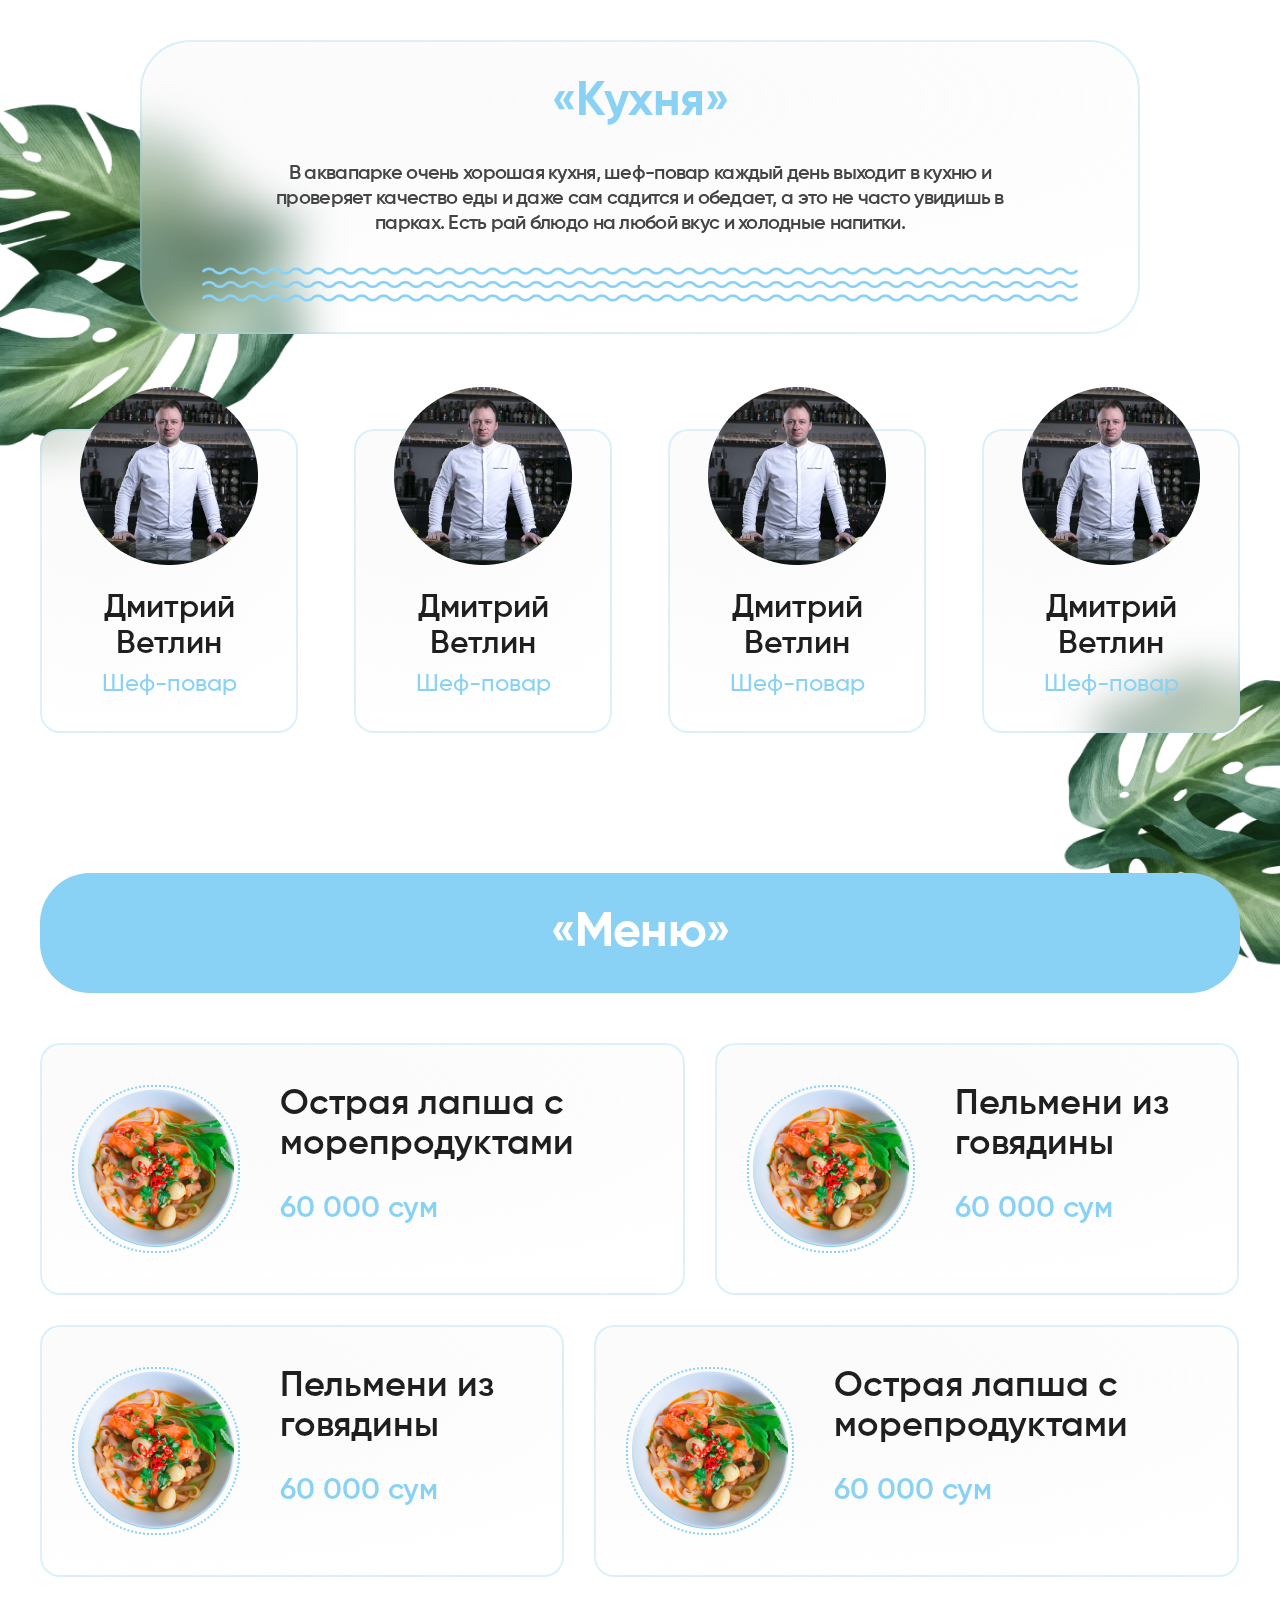
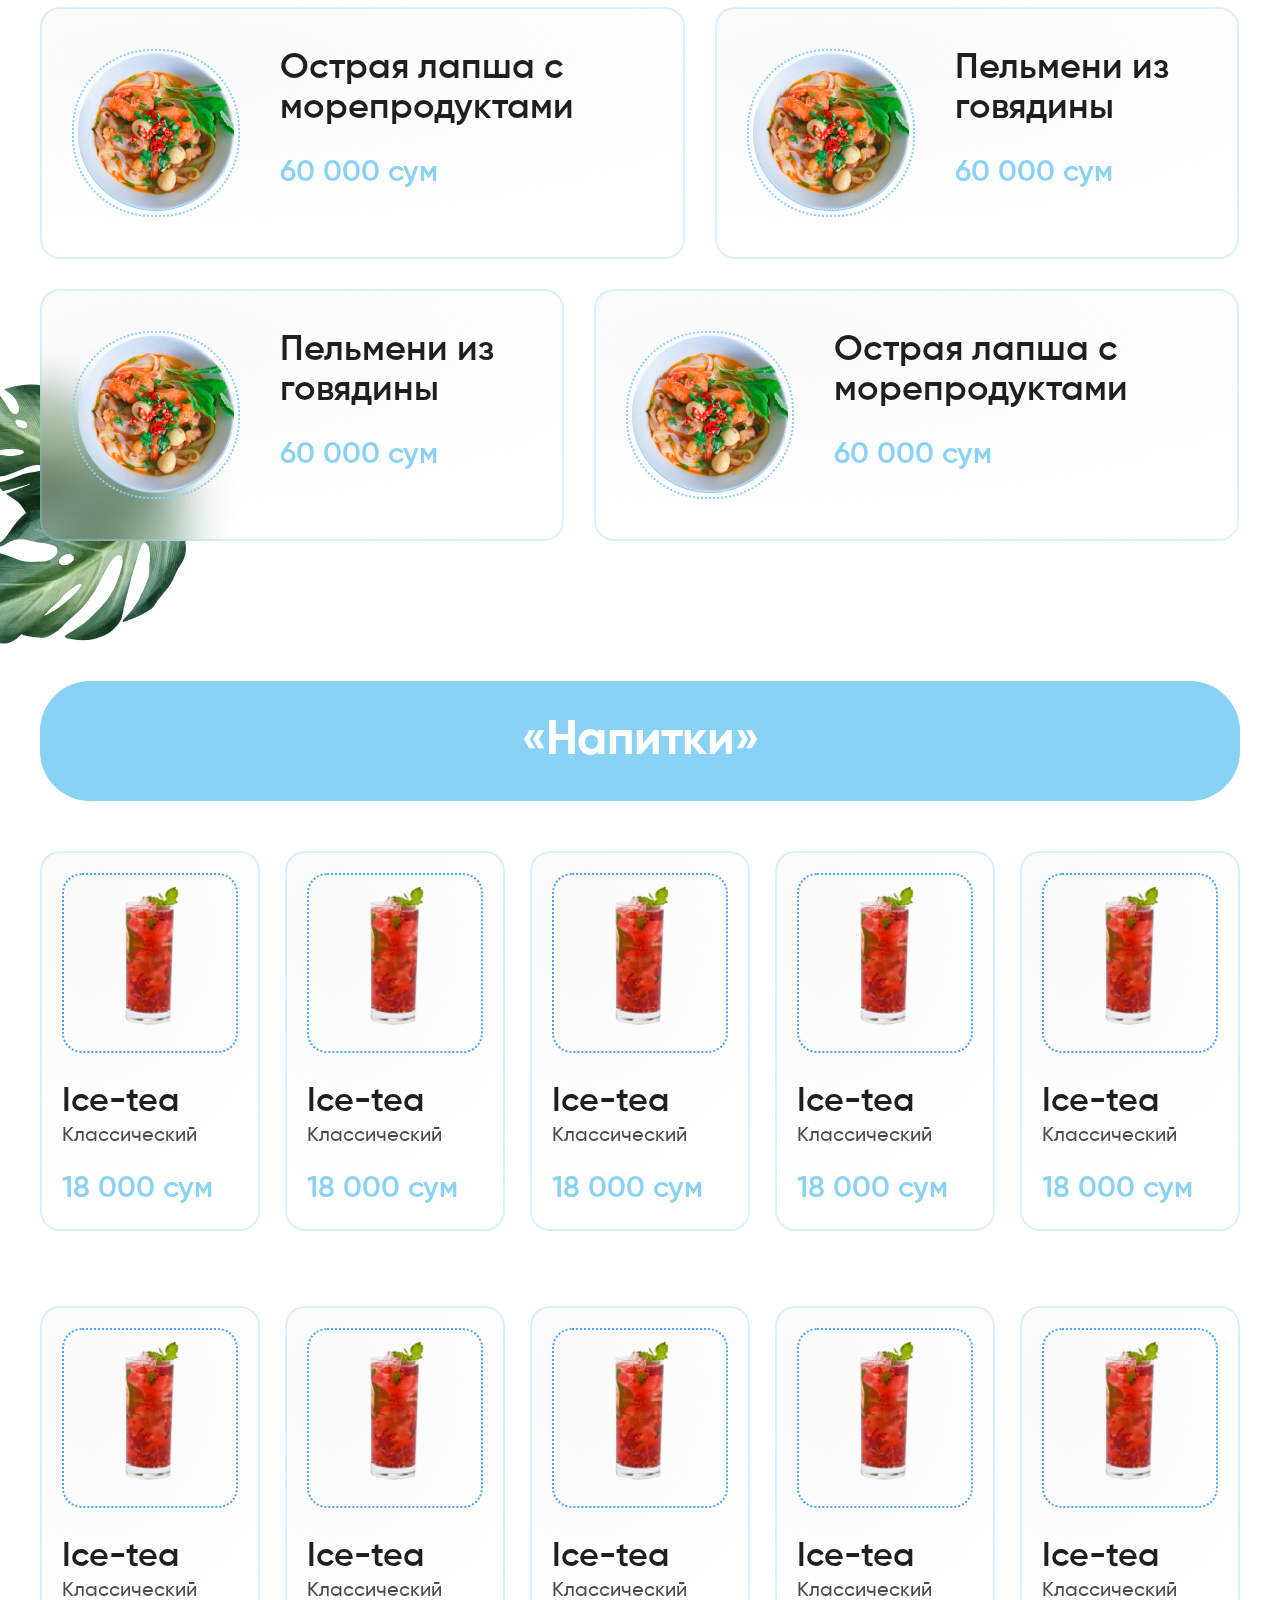
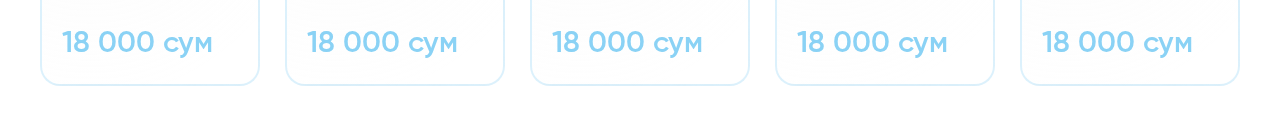
==== index.html @ 800a2c7d "F COMMIT" ====
<!DOCTYPE html>
<html lang="en">
<head>
  <meta charset="UTF-8">
  <meta http-equiv="X-UA-Compatible" content="IE=edge">
  <meta name="viewport" content="width=device-width, initial-scale=1.0">
  <title>Oasis</title>
  <link rel="stylesheet" href="styles/style.css">
  <link href="https://cdn.jsdelivr.net/npm/bootstrap@5.3.0/dist/css/bootstrap.min.css" rel="stylesheet" integrity="sha384-9ndCyUaIbzAi2FUVXJi0CjmCapSmO7SnpJef0486qhLnuZ2cdeRhO02iuK6FUUVM" crossorigin="anonymous">
</head>
<body>
  <main>
    <div class="container-box">
      <section class="info-aquapark-content">
        <div class="info-aquapark">
          <h1 class="info-aquapark__title">«Кухня»</h1>
          <p class="info-aquapark__text">В аквапарке очень хорошая кухня, шеф-повар каждый день выходит в кухню и проверяет качество еды и даже сам садится и обедает, а это не часто увидишь в парках. Есть рай блюдо на любой вкус и холодные напитки.</p>
          <img class="info-aquapark__wave-img" src="./assets/imgs/png/Frame 168.png" alt="">
        </div>
        <img class="info-aquapark__img" src="./assets/imgs/png/image 30 (1).png" alt="">
        <img class="info-aquapark__subimg" src="./assets/imgs/png/image 32.png" alt="">
        <!-- <img class="info-aquapark__desctop-dn" src="./assets/imgs/png/image 27.png" alt=""> -->
        <ul class="d-flex aquapark-chef-list">
          <li class="aquapark-chef-list__item">
              <img class="aquapark-chef-list__img " src="./assets/imgs/png/Images.png" alt="">
              <div class="aquapark-chef-list__content">
                <h3>Дмитрий Ветлин</h3>
                <h4>Шеф-повар</h4>
              </div>
          </li>
          <li class="aquapark-chef-list__item">
            <img class="aquapark-chef-list__img " src="./assets/imgs/png/Images.png" alt="">
            <div class="aquapark-chef-list__content">
              <h3>Дмитрий Ветлин</h3>
              <h4>Шеф-повар</h4>
            </div>
          </li>
          <li class="aquapark-chef-list__item">
            <img class="aquapark-chef-list__img " src="./assets/imgs/png/Images.png" alt="">
            <div class="aquapark-chef-list__content">
              <h3>Дмитрий Ветлин</h3>
              <h4>Шеф-повар</h4>
            </div>
          </li>
          <li class="aquapark-chef-list__item">
            <img class="aquapark-chef-list__img " src="./assets/imgs/png/Images.png" alt="">
            <div class="aquapark-chef-list__content">
              <h3>Дмитрий Ветлин</h3>
              <h4>Шеф-повар</h4>
            </div>
          </li>
        </ul>
      </section>

      <section class="menu">
        <div class="chief-section-title">«Меню»</div>
        <ul class="menu__list p-0">
          <li class="menu__item ">
            <img class="menu__item-img" src="./assets/imgs/png/food.png" alt="">
            <div class="d-flex flex-column">
              <h2 class="menu__item-title">Острая лапша с морепродуктами</h2>
              <p class="menu__item-price">60 000 сум</p>
            </div>
          </li>
          <li class="menu__subitem ">
            <img class="menu__item-img" src="./assets/imgs/png/food.png" alt="">
            <div class="d-flex flex-column">
              <h2 class="menu__item-title">Пельмени из говядины</h2>
              <p class="menu__item-price">60 000 сум</p>
            </div>
          </li>
          <li class="menu__subitem">
            <img class="menu__item-img" src="./assets/imgs/png/food.png" alt="">
            <div class="d-flex flex-column">
              <h2 class="menu__item-title">Пельмени из говядины</h2>
              <p class="menu__item-price">60 000 сум</p>
            </div>
          </li>
          <li class="menu__item ">
            <img class="menu__item-img" src="./assets/imgs/png/food.png" alt="">
            <div class="d-flex flex-column">
              <h2 class="menu__item-title">Острая лапша с морепродуктами</h2>
              <p class="menu__item-price">60 000 сум</p>
            </div>
          </li>
          <li class="menu__item">
            <img class="menu__item-img" src="./assets/imgs/png/food.png" alt="">
            <div class="d-flex flex-column">
              <h2 class="menu__item-title">Острая лапша с морепродуктами</h2>
              <p class="menu__item-price">60 000 сум</p>
            </div>
          </li>
          <li class="menu__subitem ">
            <img class="menu__item-img" src="./assets/imgs/png/food.png" alt="">
            <div class="d-flex flex-column">
              <h2 class="menu__item-title">Пельмени из говядины</h2>
              <p class="menu__item-price">60 000 сум</p>
            </div>
          </li>
          <li class="menu__subitem ">
            <img class="menu__item-img" src="./assets/imgs/png/food.png" alt="">
            <div class="d-flex flex-column">
              <h2 class="menu__item-title">Пельмени из говядины</h2>
              <p class="menu__item-price">60 000 сум</p>
            </div>
          </li>
          <li class="menu__item ">
            <img class="menu__item-img" src="./assets/imgs/png/food.png" alt="">
            <div class="d-flex flex-column">
              <h2 class="menu__item-title">Острая лапша с морепродуктами</h2>
              <p class="menu__item-price">60 000 сум</p>
            </div>
          </li>
        </ul>
        <img class="menu__bg-img" src="./assets/imgs/png/image 33.png" alt="">
      </section>
 
      <section class="beverages d-none">
        <div class="chief-section-title">«Напитки»</div>
        <ul class="beverages__list w-100">
          <li class="beverages__item col-sm-2">
            <img class="w-100" src="./assets/imgs/png/Rectangle 11770.png" alt="">
            <div>
              <h2 class="beverages__item-title">Ice-tea</h2>
              <p class="beverages__item-category">Классический</p>
            </div>
            <p class="beverages__item-price m-0">18 000 сум</p>
          </li>
          <li class="beverages__item col-sm-2">
            <img class="w-100" src="./assets/imgs/png/Rectangle 11770.png" alt="">
            <div>
              <h2 class="beverages__item-title">Ice-tea</h2>
              <p class="beverages__item-category">Классический</p>
            </div>
            <p class="beverages__item-price m-0">18 000 сум</p>
          </li>
          <li class="beverages__item col-sm-2">
            <img class="w-100" src="./assets/imgs/png/Rectangle 11770.png" alt="">
            <div>
              <h2 class="beverages__item-title">Ice-tea</h2>
              <p class="beverages__item-category">Классический</p>
            </div>
            <p class="beverages__item-price m-0">18 000 сум</p>
          </li>
          <li class="beverages__item col-sm-2">
            <img class="w-100" src="./assets/imgs/png/Rectangle 11770.png" alt="">
            <div>
              <h2 class="beverages__item-title">Ice-tea</h2>
              <p class="beverages__item-category">Классический</p>
            </div>
            <p class="beverages__item-price m-0">18 000 сум</p>
          </li>
          <li class="beverages__item col-sm-2">
            <img class="w-100" src="./assets/imgs/png/Rectangle 11770.png" alt="">
            <div>
              <h2 class="beverages__item-title">Ice-tea</h2>
              <p class="beverages__item-category">Классический</p>
            </div>
            <p class="beverages__item-price m-0">18 000 сум</p>
          </li>
          <li class="beverages__item col-sm-2">
            <img class="w-100" src="./assets/imgs/png/Rectangle 11770.png" alt="">
            <div>
              <h2 class="beverages__item-title">Ice-tea</h2>
              <p class="beverages__item-category">Классический</p>
            </div>
            <p class="beverages__item-price m-0">18 000 сум</p>
          </li>
          <li class="beverages__item col-sm-2">
            <img class="w-100" src="./assets/imgs/png/Rectangle 11770.png" alt="">
            <div>
              <h2 class="beverages__item-title">Ice-tea</h2>
              <p class="beverages__item-category">Классический</p>
            </div>
            <p class="beverages__item-price m-0">18 000 сум</p>
          </li>
          <li class="beverages__item col-sm-2">
            <img class="w-100" src="./assets/imgs/png/Rectangle 11770.png" alt="">
            <div>
              <h2 class="beverages__item-title">Ice-tea</h2>
              <p class="beverages__item-category">Классический</p>
            </div>
            <p class="beverages__item-price m-0">18 000 сум</p>
          </li>
          <li class="beverages__item col-sm-2">
            <img class="w-100" src="./assets/imgs/png/Rectangle 11770.png" alt="">
            <div>
              <h2 class="beverages__item-title">Ice-tea</h2>
              <p class="beverages__item-category">Классический</p>
            </div>
            <p class="beverages__item-price m-0">18 000 сум</p>
          </li>
          <li class="beverages__item col-sm-2">
            <img class="w-100" src="./assets/imgs/png/Rectangle 11770.png" alt="">
            <div>
              <h2 class="beverages__item-title">Ice-tea</h2>
              <p class="beverages__item-category">Классический</p>
            </div>
            <p class="beverages__item-price m-0">18 000 сум</p>
          </li>
        </ul>
      </section>
    </div>
  </main>
</body>
</html>
---- styles/style.css ----
body {
  overflow-x: hidden;
}

*,
::after,
::before {
  margin: 0;
  padding: 0;
  -webkit-box-sizing: border-box;
          box-sizing: border-box;
}

@font-face {
  font-family: 'Gilroy-Regular';
  src: url("../assets/fonts/Woff2/Gilroy-Regular.woff") format("woff2");
  font-weight: 400;
  font-style: normal;
}

@font-face {
  font-family: 'Gilroy-Medium';
  src: url("../assets/fonts/Woff2/Gilroy-Medium.woff2") format("woff2");
  font-weight: 500;
  font-style: normal;
}

@font-face {
  font-family: 'Gilroy-SemiBold';
  src: url("../assets/fonts/Woff2/Gilroy-SemiBold.woff2") format("woff2");
  font-weight: 600;
  font-style: normal;
}

@font-face {
  font-family: 'Gilroy-Bold';
  src: url("../assets/fonts/Woff2/Gilroy-Bold.woff2") format("woff2");
  font-weight: 700;
  font-style: normal;
}

.container-box {
  width: 1220px;
  margin: 0 auto;
  padding: 0 10px;
}

@media screen and (max-width: 480px) {
  .container-box {
    width: 100%;
    padding: 0 16px;
  }
}

.info-aquapark-content {
  position: relative;
  margin: 40px 0 140px 0;
}

.info-aquapark {
  display: -webkit-box;
  display: -ms-flexbox;
  display: flex;
  width: 1000px;
  padding: 30px;
  -webkit-box-orient: vertical;
  -webkit-box-direction: normal;
      -ms-flex-direction: column;
          flex-direction: column;
  -webkit-box-align: center;
      -ms-flex-align: center;
          align-items: center;
  gap: 30px;
  border-radius: 50px;
  border: 2px solid #8ad2f54d;
  background: radial-gradient(116.62% 84.16% at 22.68% 20.4%, rgba(231, 231, 231, 0.2) 0%, rgba(255, 255, 255, 0) 100%), rgba(255, 255, 255, 0.2);
  -webkit-backdrop-filter: blur(23px);
          backdrop-filter: blur(23px);
  margin: 0 auto;
  z-index: 99 !important;
}

.info-aquapark__title {
  color: #8AD2F5;
  text-align: center;
  font-family: 'Gilroy-Bold';
  font-size: 48px;
  font-style: normal;
  font-weight: 400;
  line-height: 125%;
  letter-spacing: -0.72px;
  margin: 0;
}

.info-aquapark__text {
  color: #454545;
  text-align: center;
  font-family: "Gilroy-SemiBold";
  font-size: 20px;
  font-style: normal;
  font-weight: 400;
  line-height: 125%;
  letter-spacing: -0.72px;
  width: 78%;
  margin: 0 auto;
}

.info-aquapark__img {
  position: absolute;
  z-index: -1;
  width: 387px;
  height: 350px;
  left: -120px;
  top: 60px;
}

.info-aquapark__subimg {
  position: absolute;
  z-index: -1;
  width: 330px;
  height: 298px;
  right: -150px;
  top: 630px;
}

.info-aquapark__desctop-dn {
  display: none;
}

ul {
  list-style: none;
  margin: 0;
  padding: 0;
}

.aquapark-chef-list {
  display: -webkit-box;
  display: -ms-flexbox;
  display: flex;
  -ms-flex-wrap: wrap;
      flex-wrap: wrap;
  -webkit-box-pack: justify;
      -ms-flex-pack: justify;
          justify-content: space-between;
  margin-top: 95px;
}

.aquapark-chef-list__item {
  display: -webkit-box;
  display: -ms-flexbox;
  display: flex;
  -webkit-box-orient: vertical;
  -webkit-box-direction: normal;
      -ms-flex-direction: column;
          flex-direction: column;
  -webkit-box-align: center;
      -ms-flex-align: center;
          align-items: center;
  position: relative;
  width: 258px;
  height: 304px;
  -ms-flex-negative: 0;
      flex-shrink: 0;
  border-radius: 20px;
  border: 2px solid #8ad2f54d;
  background: radial-gradient(116.62% 84.16% at 22.68% 20.4%, rgba(231, 231, 231, 0.2) 0%, rgba(255, 255, 255, 0) 100%), rgba(255, 255, 255, 0.2);
  -webkit-backdrop-filter: blur(23px);
          backdrop-filter: blur(23px);
}

.aquapark-chef-list__item h3 {
  color: #1F1F1F;
  font-family: 'Gilroy-SemiBold';
  font-size: 32px;
  font-style: normal;
  font-weight: 400;
  line-height: 36px;
  margin: 0 auto 8px auto;
  width: 70%;
  text-align: center;
}

.aquapark-chef-list__item h4 {
  text-align: center;
  font-family: 'Gilroy-Medium';
  font-size: 24px;
  font-style: normal;
  font-weight: 400;
  line-height: normal;
  color: #8AD2F5;
  margin: 0;
}

.aquapark-chef-list__item img {
  width: 178px;
  height: 178px;
  position: absolute;
  left: 50%;
  top: 15%;
  -webkit-transform: translate(-50%, -50%);
          transform: translate(-50%, -50%);
}

.aquapark-chef-list__content {
  position: absolute;
  bottom: 32px;
}

@media screen and (max-width: 480px) {
  .info-aquapark {
    width: 100%;
    min-height: -webkit-fit-content;
    min-height: -moz-fit-content;
    min-height: fit-content;
    gap: 0;
    padding: 20px;
  }
  .info-aquapark__title {
    font-size: 32px;
    margin: 0 0 10px 0;
    text-align: unset;
    display: -webkit-box;
    display: -ms-flexbox;
    display: flex;
    -webkit-box-pack: start;
        -ms-flex-pack: start;
            justify-content: flex-start;
    width: 100%;
  }
  .info-aquapark__text {
    font-family: 'Gilroy-Regular';
    font-size: 16px;
    font-weight: 400;
    width: 100%;
    text-align: unset;
    margin-bottom: 10px;
  }
  .info-aquapark__wave-img {
    width: 90px;
    -o-object-fit: cover;
       object-fit: cover;
    height: 35px;
    -ms-flex-item-align: start;
        align-self: flex-start;
  }
  .info-aquapark__subimg {
    display: block;
    position: absolute;
    top: -50px;
    right: -14px;
    z-index: -1;
    width: 108px;
    height: 97px;
  }
  .info-aquapark__img {
    display: none;
  }
  .info-aquapark-content {
    margin: 70px 0 50px 0;
  }
  .aquapark-chef-list {
    margin: 0;
    padding: 60px 0 0 0;
    -ms-flex-wrap: unset;
        flex-wrap: unset;
    overflow-x: scroll;
    width: 100%;
    gap: 20px;
  }
  .aquapark-chef-list__item {
    border-radius: 10px;
    width: 120px;
    min-height: 137px;
    height: auto;
  }
  .aquapark-chef-list__item img {
    width: 80px;
    height: 80px;
    top: 0;
  }
  .aquapark-chef-list__item h3 {
    font-size: 18px;
    font-weight: 400;
    line-height: 20px;
    /* 111.111% */
  }
  .aquapark-chef-list__item h4 {
    font-size: 14px;
    font-style: normal;
    font-weight: 400;
    line-height: normal;
  }
  .aquapark-chef-list__content {
    bottom: 20px;
  }
  .aquapark-chef-list::-webkit-scrollbar {
    width: 0;
  }
}

.menu {
  position: relative;
  margin: 0 0 140px 0;
}

.menu__list {
  display: -webkit-box;
  display: -ms-flexbox;
  display: flex;
  -ms-flex-wrap: wrap;
      flex-wrap: wrap;
  gap: 30px;
}

.menu__subitem {
  display: -webkit-box;
  display: -ms-flexbox;
  display: flex;
  padding: 40px 30px;
  border-radius: 20px;
  border: 2px solid rgba(138, 210, 245, 0.3);
  background: radial-gradient(116.62% 84.16% at 22.68% 20.4%, rgba(231, 231, 231, 0.2) 0%, rgba(255, 255, 255, 0) 100%), rgba(255, 255, 255, 0.2);
  -webkit-backdrop-filter: blur(23px);
          backdrop-filter: blur(23px);
  width: 524px;
}

.menu__item {
  display: -webkit-box;
  display: -ms-flexbox;
  display: flex;
  padding: 40px 30px;
  border-radius: 20px;
  border: 2px solid rgba(138, 210, 245, 0.3);
  background: radial-gradient(116.62% 84.16% at 22.68% 20.4%, rgba(231, 231, 231, 0.2) 0%, rgba(255, 255, 255, 0) 100%), rgba(255, 255, 255, 0.2);
  -webkit-backdrop-filter: blur(23px);
          backdrop-filter: blur(23px);
  width: 645px;
}

.menu__item-title {
  color: #1F1F1F;
  font-family: 'Gilroy-SemiBold';
  font-size: 36px;
  font-style: normal;
  font-weight: 400;
  line-height: 110%;
  margin: 0 0 26px 0;
}

.menu__item-img {
  width: 168px;
  height: 168px;
  margin-right: 40px;
}

.menu__item-price {
  color: #8AD2F5;
  font-family: 'Gilroy-SemiBold';
  font-size: 30px;
  font-style: normal;
  font-weight: 400;
  line-height: 130%;
}

.menu__bg-img {
  position: absolute;
  bottom: -106px;
  left: -88px;
  z-index: -1;
}

.chief-section-title {
  width: 100%;
  height: 120px;
  display: -webkit-box;
  display: -ms-flexbox;
  display: flex;
  -webkit-box-align: center;
      -ms-flex-align: center;
          align-items: center;
  -webkit-box-pack: center;
      -ms-flex-pack: center;
          justify-content: center;
  border-radius: 50px;
  border: 2px solid #8ad2f54d;
  background: #8AD2F5;
  -webkit-backdrop-filter: blur(23px);
          backdrop-filter: blur(23px);
  color: #fff;
  font-family: 'Gilroy-Bold';
  font-size: 48px;
  font-style: normal;
  font-weight: 400;
  line-height: 125%;
  letter-spacing: -0.72px;
  margin-bottom: 50px;
}

@media screen and (max-width: 480px) {
  .chief-section-title {
    font-size: 32px;
    height: 58px;
    margin-bottom: 20px;
  }
  .menu {
    margin: 0 0 50px 0;
  }
  .menu__list {
    gap: 16px;
  }
  .menu__item {
    width: 100%;
    padding: 20px;
    -webkit-box-align: center;
        -ms-flex-align: center;
            align-items: center;
  }
  .menu__subitem {
    width: 100%;
    padding: 20px;
    -webkit-box-align: center;
        -ms-flex-align: center;
            align-items: center;
  }
  .menu__item-img {
    width: 90px;
    height: 90px;
    margin-right: 10px;
  }
  .menu__item-title {
    font-size: 20px;
    font-style: normal;
    font-weight: 400;
    margin-bottom: 10px;
  }
  .menu__item-price {
    font-size: 18px;
    font-style: normal;
    font-weight: 400;
    margin: 0;
  }
  .menu__bg-img {
    display: none;
  }
}

.beverages__list {
  display: -webkit-box;
  display: -ms-flexbox;
  display: flex;
  -ms-flex-wrap: wrap;
      flex-wrap: wrap;
  gap: 25px;
  padding: 0;
}

.beverages__list li {
  display: -webkit-box;
  display: -ms-flexbox;
  display: flex;
  -webkit-box-orient: vertical;
  -webkit-box-direction: normal;
      -ms-flex-direction: column;
          flex-direction: column;
  -webkit-box-pack: justify;
      -ms-flex-pack: justify;
          justify-content: space-between;
  margin-bottom: 50px;
  border-radius: 20px;
  border: 2px solid rgba(138, 210, 245, 0.3);
  background: radial-gradient(116.62% 84.16% at 22.68% 20.4%, rgba(231, 231, 231, 0.2) 0%, rgba(255, 255, 255, 0) 100%), rgba(255, 255, 255, 0.2);
  -webkit-backdrop-filter: blur(23px);
          backdrop-filter: blur(23px);
  padding: 20px;
  width: 220px;
  min-height: 380px;
  -ms-flex-negative: 0;
      flex-shrink: 0;
}

.beverages__list li img {
  height: 180px;
  border: 2px dotted #4BA4F8;
  border-radius: 20px;
  -o-object-fit: contain;
     object-fit: contain;
  margin-bottom: 30px;
}

.beverages__item-title {
  color: #1F1F1F;
  font-family: 'Gilroy-SemiBold';
  font-size: 34px;
  font-style: normal;
  font-weight: 400;
  line-height: 110%;
  /* 37.4px */
  margin-bottom: 2px;
}

.beverages__item-category {
  color: rgba(31, 31, 31, 0.8);
  font-family: 'Gilroy-Medium';
  font-size: 20px;
  font-style: normal;
  font-weight: 400;
  line-height: 130%;
  /* 26px */
  margin-bottom: 20px;
}

.beverages__item-price {
  color: #8AD2F5;
  font-family: 'Gilroy-SemiBold';
  font-size: 30px;
  font-style: normal;
  font-weight: 400;
  line-height: 130%;
  /* 39px */
  margin: 0;
}
/*# sourceMappingURL=style.css.map */
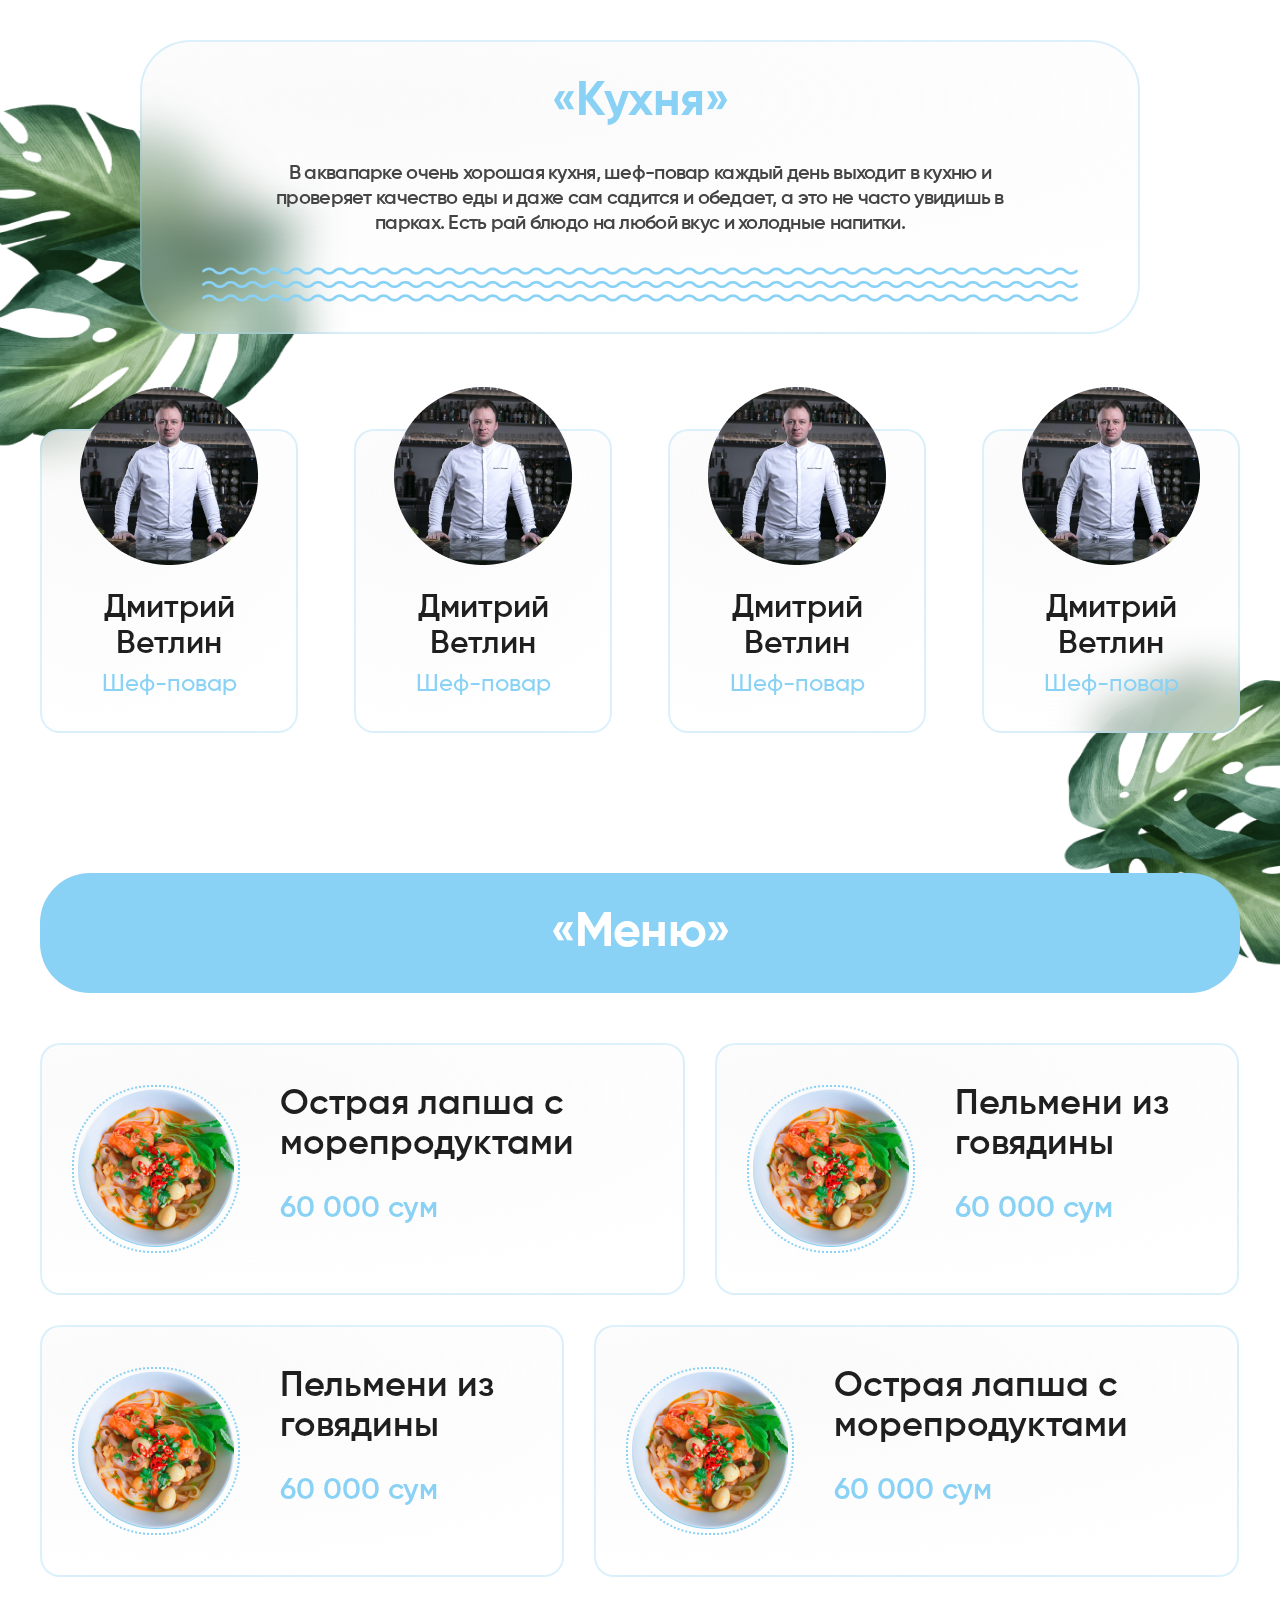
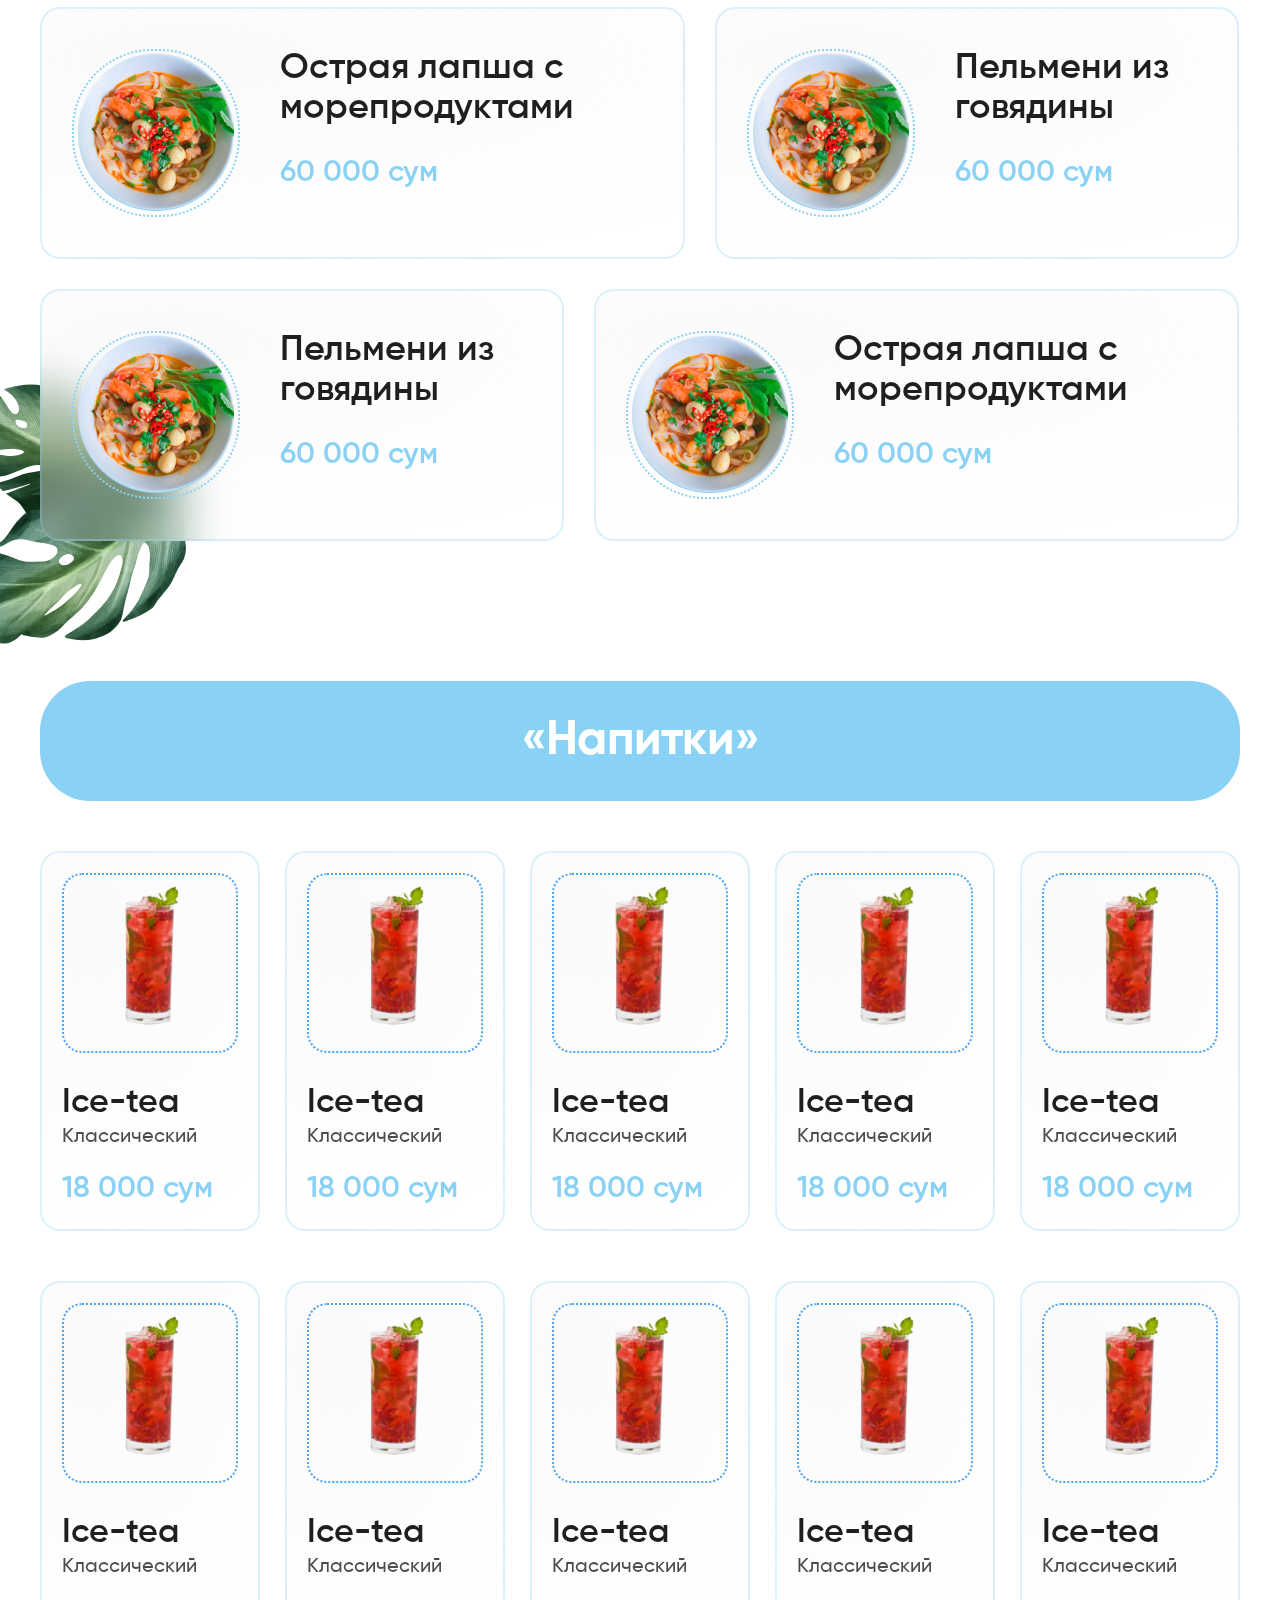
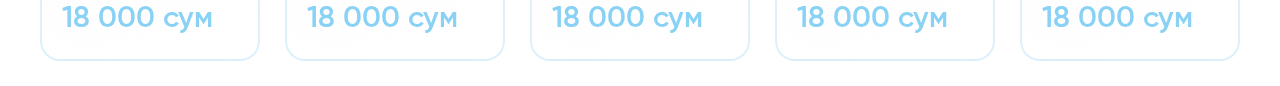
==== commit ac546b9a: "commit" ====
--- a/index.html
+++ b/index.html
@@ -115,88 +115,108 @@
         <img class="menu__bg-img" src="./assets/imgs/png/image 33.png" alt="">
       </section>
  
-      <section class="beverages d-none">
+      <section class="beverages">
         <div class="chief-section-title">«Напитки»</div>
         <ul class="beverages__list w-100">
           <li class="beverages__item col-sm-2">
-            <img class="w-100" src="./assets/imgs/png/Rectangle 11770.png" alt="">
-            <div>
-              <h2 class="beverages__item-title">Ice-tea</h2>
-              <p class="beverages__item-category">Классический</p>
-            </div>
-            <p class="beverages__item-price m-0">18 000 сум</p>
-          </li>
-          <li class="beverages__item col-sm-2">
-            <img class="w-100" src="./assets/imgs/png/Rectangle 11770.png" alt="">
-            <div>
-              <h2 class="beverages__item-title">Ice-tea</h2>
-              <p class="beverages__item-category">Классический</p>
-            </div>
-            <p class="beverages__item-price m-0">18 000 сум</p>
-          </li>
-          <li class="beverages__item col-sm-2">
-            <img class="w-100" src="./assets/imgs/png/Rectangle 11770.png" alt="">
-            <div>
-              <h2 class="beverages__item-title">Ice-tea</h2>
-              <p class="beverages__item-category">Классический</p>
-            </div>
-            <p class="beverages__item-price m-0">18 000 сум</p>
-          </li>
-          <li class="beverages__item col-sm-2">
-            <img class="w-100" src="./assets/imgs/png/Rectangle 11770.png" alt="">
-            <div>
-              <h2 class="beverages__item-title">Ice-tea</h2>
-              <p class="beverages__item-category">Классический</p>
-            </div>
-            <p class="beverages__item-price m-0">18 000 сум</p>
-          </li>
-          <li class="beverages__item col-sm-2">
-            <img class="w-100" src="./assets/imgs/png/Rectangle 11770.png" alt="">
-            <div>
-              <h2 class="beverages__item-title">Ice-tea</h2>
-              <p class="beverages__item-category">Классический</p>
-            </div>
-            <p class="beverages__item-price m-0">18 000 сум</p>
-          </li>
-          <li class="beverages__item col-sm-2">
-            <img class="w-100" src="./assets/imgs/png/Rectangle 11770.png" alt="">
-            <div>
-              <h2 class="beverages__item-title">Ice-tea</h2>
-              <p class="beverages__item-category">Классический</p>
-            </div>
-            <p class="beverages__item-price m-0">18 000 сум</p>
-          </li>
-          <li class="beverages__item col-sm-2">
-            <img class="w-100" src="./assets/imgs/png/Rectangle 11770.png" alt="">
-            <div>
-              <h2 class="beverages__item-title">Ice-tea</h2>
-              <p class="beverages__item-category">Классический</p>
-            </div>
-            <p class="beverages__item-price m-0">18 000 сум</p>
-          </li>
-          <li class="beverages__item col-sm-2">
-            <img class="w-100" src="./assets/imgs/png/Rectangle 11770.png" alt="">
-            <div>
-              <h2 class="beverages__item-title">Ice-tea</h2>
-              <p class="beverages__item-category">Классический</p>
-            </div>
-            <p class="beverages__item-price m-0">18 000 сум</p>
-          </li>
-          <li class="beverages__item col-sm-2">
-            <img class="w-100" src="./assets/imgs/png/Rectangle 11770.png" alt="">
-            <div>
-              <h2 class="beverages__item-title">Ice-tea</h2>
-              <p class="beverages__item-category">Классический</p>
-            </div>
-            <p class="beverages__item-price m-0">18 000 сум</p>
-          </li>
-          <li class="beverages__item col-sm-2">
-            <img class="w-100" src="./assets/imgs/png/Rectangle 11770.png" alt="">
-            <div>
-              <h2 class="beverages__item-title">Ice-tea</h2>
-              <p class="beverages__item-category">Классический</p>
-            </div>
-            <p class="beverages__item-price m-0">18 000 сум</p>
+            <img src="./assets/imgs/png/Rectangle 11770.png" alt="">
+            <div class="beverages__item-content">
+              <div>
+                <h2 class="beverages__item-title">Ice-tea</h2>
+                <p class="beverages__item-category">Классический</p>
+              </div>
+              <p class="beverages__item-price m-0">18 000 сум</p>
+            </div>
+          </li>
+          <li class="beverages__item col-sm-2">
+            <img src="./assets/imgs/png/Rectangle 11770.png" alt="">
+            <div class="beverages__item-content">
+              <div>
+                <h2 class="beverages__item-title">Ice-tea</h2>
+                <p class="beverages__item-category">Классический</p>
+              </div>
+              <p class="beverages__item-price m-0">18 000 сум</p>
+            </div>
+          </li>
+          <li class="beverages__item col-sm-2">
+            <img src="./assets/imgs/png/Rectangle 11770.png" alt="">
+            <div class="beverages__item-content">
+              <div>
+                <h2 class="beverages__item-title">Ice-tea</h2>
+                <p class="beverages__item-category">Классический</p>
+              </div>
+              <p class="beverages__item-price m-0">18 000 сум</p>
+            </div>
+          </li>
+          <li class="beverages__item col-sm-2">
+            <img src="./assets/imgs/png/Rectangle 11770.png" alt="">
+            <div class="beverages__item-content">
+              <div>
+                <h2 class="beverages__item-title">Ice-tea</h2>
+                <p class="beverages__item-category">Классический</p>
+              </div>
+              <p class="beverages__item-price m-0">18 000 сум</p>
+            </div>
+          </li>
+          <li class="beverages__item col-sm-2">
+            <img src="./assets/imgs/png/Rectangle 11770.png" alt="">
+            <div class="beverages__item-content">
+              <div>
+                <h2 class="beverages__item-title">Ice-tea</h2>
+                <p class="beverages__item-category">Классический</p>
+              </div>
+              <p class="beverages__item-price m-0">18 000 сум</p>
+            </div>
+          </li>
+          <li class="beverages__item col-sm-2">
+            <img src="./assets/imgs/png/Rectangle 11770.png" alt="">
+            <div class="beverages__item-content">
+              <div>
+                <h2 class="beverages__item-title">Ice-tea</h2>
+                <p class="beverages__item-category">Классический</p>
+              </div>
+              <p class="beverages__item-price m-0">18 000 сум</p>
+            </div>
+          </li>
+          <li class="beverages__item col-sm-2">
+            <img src="./assets/imgs/png/Rectangle 11770.png" alt="">
+            <div class="beverages__item-content">
+              <div>
+                <h2 class="beverages__item-title">Ice-tea</h2>
+                <p class="beverages__item-category">Классический</p>
+              </div>
+              <p class="beverages__item-price m-0">18 000 сум</p>
+            </div>
+          </li>
+          <li class="beverages__item col-sm-2">
+            <img src="./assets/imgs/png/Rectangle 11770.png" alt="">
+            <div class="beverages__item-content">
+              <div>
+                <h2 class="beverages__item-title">Ice-tea</h2>
+                <p class="beverages__item-category">Классический</p>
+              </div>
+              <p class="beverages__item-price m-0">18 000 сум</p>
+            </div>
+          </li>
+          <li class="beverages__item col-sm-2">
+            <img src="./assets/imgs/png/Rectangle 11770.png" alt="">
+            <div class="beverages__item-content">
+              <div>
+                <h2 class="beverages__item-title">Ice-tea</h2>
+                <p class="beverages__item-category">Классический</p>
+              </div>
+              <p class="beverages__item-price m-0">18 000 сум</p>
+            </div>
+          </li>
+          <li class="beverages__item col-sm-2">
+            <img src="./assets/imgs/png/Rectangle 11770.png" alt="">
+            <div class="beverages__item-content">
+              <div>
+                <h2 class="beverages__item-title">Ice-tea</h2>
+                <p class="beverages__item-category">Классический</p>
+              </div>
+              <p class="beverages__item-price m-0">18 000 сум</p>
+            </div>
           </li>
         </ul>
       </section>
--- a/styles/style.css
+++ b/styles/style.css
@@ -466,7 +466,7 @@
   -webkit-box-pack: justify;
       -ms-flex-pack: justify;
           justify-content: space-between;
-  margin-bottom: 50px;
+  margin-bottom: 25px;
   border-radius: 20px;
   border: 2px solid rgba(138, 210, 245, 0.3);
   background: radial-gradient(116.62% 84.16% at 22.68% 20.4%, rgba(231, 231, 231, 0.2) 0%, rgba(255, 255, 255, 0) 100%), rgba(255, 255, 255, 0.2);
@@ -480,6 +480,7 @@
 }
 
 .beverages__list li img {
+  width: 100%;
   height: 180px;
   border: 2px dotted #4BA4F8;
   border-radius: 20px;
@@ -517,7 +518,74 @@
   font-style: normal;
   font-weight: 400;
   line-height: 130%;
-  /* 39px */
   margin: 0;
 }
+
+@media screen and (max-width: 480px) {
+  .beverages__list {
+    gap: 16px;
+  }
+  .beverages__list li {
+    width: 100%;
+    display: -webkit-box;
+    display: -ms-flexbox;
+    display: flex;
+    -webkit-box-align: center;
+        -ms-flex-align: center;
+            align-items: center;
+    -webkit-box-orient: unset;
+    -webkit-box-direction: unset;
+        -ms-flex-direction: unset;
+            flex-direction: unset;
+    min-height: 130px;
+    padding: 20px;
+    -webkit-box-pack: unset;
+        -ms-flex-pack: unset;
+            justify-content: unset;
+    margin-bottom: 0;
+  }
+  .beverages__list li img {
+    width: 90px;
+    height: 90px;
+    -o-object-fit: contain;
+       object-fit: contain;
+    margin: 0 10px 0 0;
+    border-radius: 12px;
+  }
+  .beverages__item-title {
+    font-family: 'Gilroy-SemiBold';
+    font-size: 20px;
+    font-style: normal;
+    font-weight: 400;
+    line-height: normal;
+  }
+  .beverages__item-category {
+    font-family: 'Gilroy-Medium';
+    font-size: 16px;
+    font-style: normal;
+    font-weight: 400;
+    line-height: 130%;
+    margin: 0;
+  }
+  .beverages__item-price {
+    font-family: 'Gilroy-SemiBold';
+    font-size: 18px;
+    font-style: normal;
+    font-weight: 400;
+    line-height: 130%;
+  }
+  .beverages__item-content {
+    display: -webkit-box;
+    display: -ms-flexbox;
+    display: flex;
+    -webkit-box-orient: vertical;
+    -webkit-box-direction: normal;
+        -ms-flex-direction: column;
+            flex-direction: column;
+    -webkit-box-pack: justify;
+        -ms-flex-pack: justify;
+            justify-content: space-between;
+    height: 100%;
+  }
+}
 /*# sourceMappingURL=style.css.map */